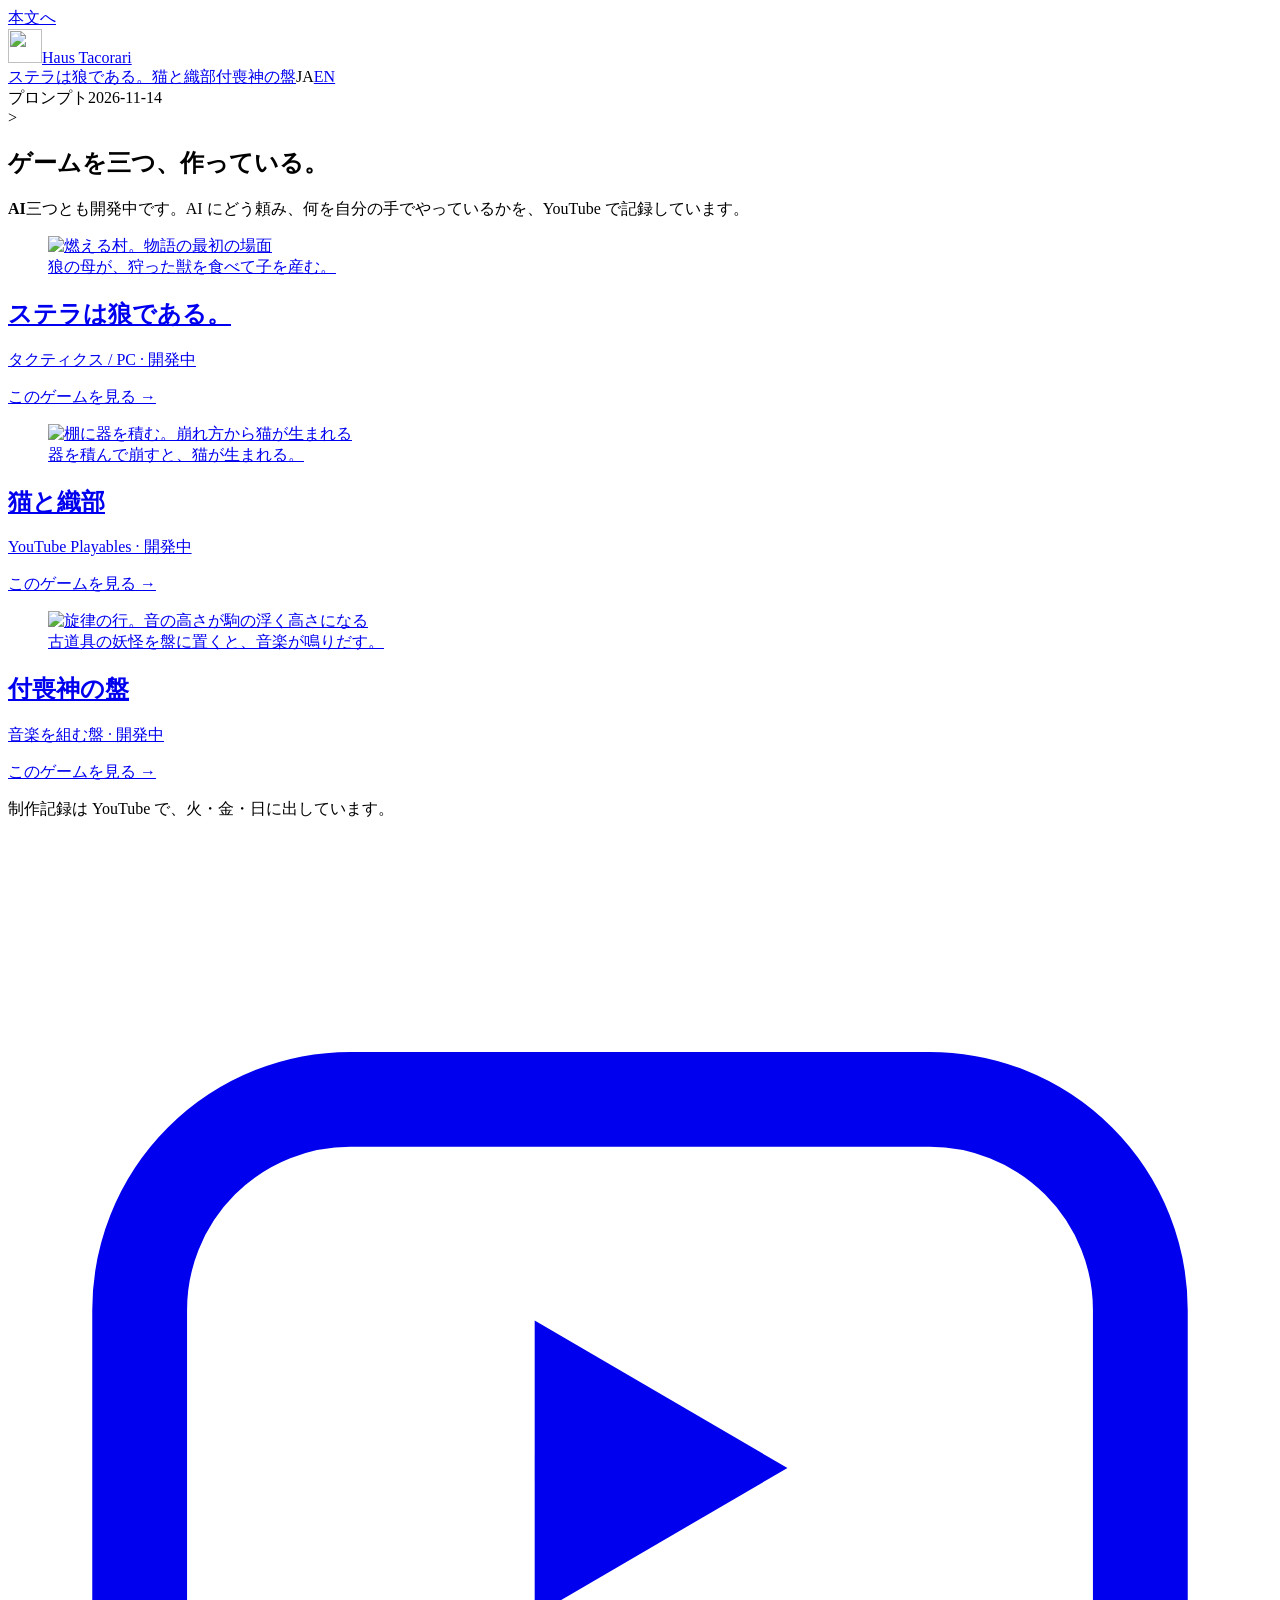
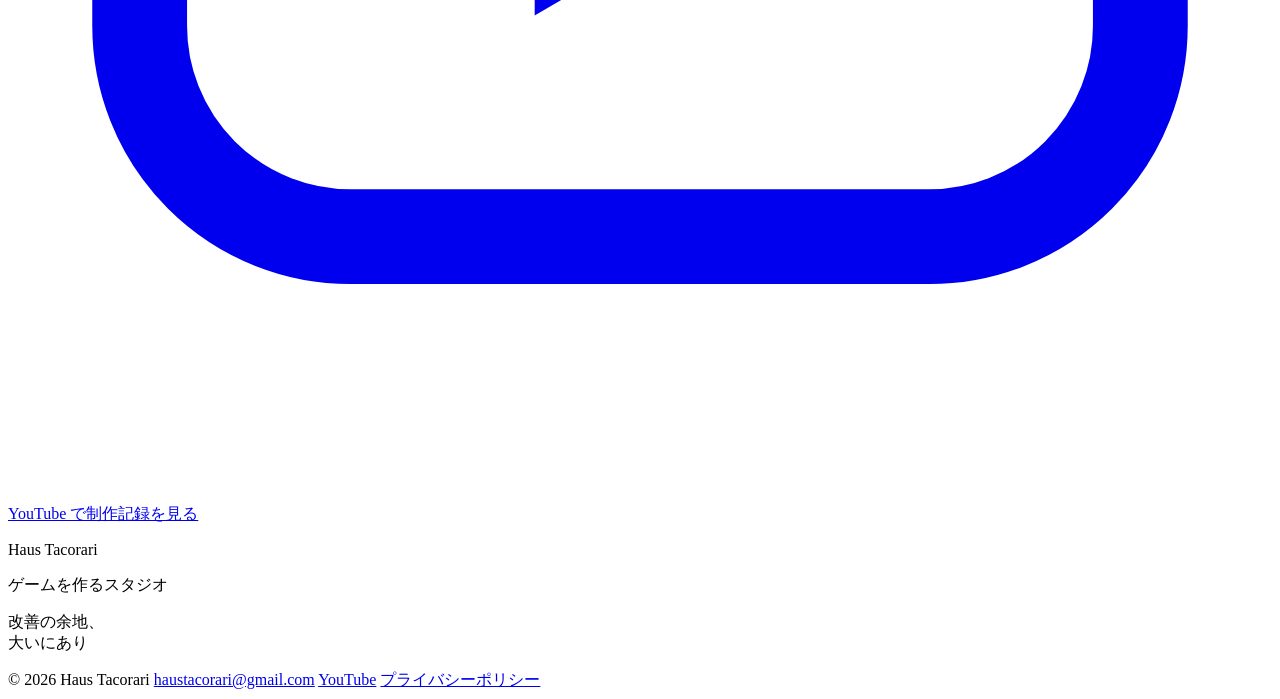
==== index.html @ ddc41368 "Add files via upload" ====
<!doctype html>
<html lang="ja">
<head>
<meta charset="utf-8">
<meta name="viewport" content="width=device-width, initial-scale=1">
<title>Haus Tacorari</title>
<meta name="description" content="三つとも開発中です。AI にどう頼み、何を自分の手でやっているかを、YouTube で記録しています。">
<meta name="theme-color" content="#080606">
<link rel="icon" href="assets/favicon.png">
<link rel="alternate" hreflang="ja" href="./">
<link rel="alternate" hreflang="en" href="en/">
<meta property="og:title" content="Haus Tacorari">
<meta property="og:description" content="三つとも開発中です。AI にどう頼み、何を自分の手でやっているかを、YouTube で記録しています。">
<link rel="stylesheet" href="assets/site.css">
</head>
<body>
<!--
THESIS: every page opens as the devlog's prompt card. One typed line, then the game answers in pictures. Refuses the studio default of a hero image over a grid of game cards.
OWN-WORLD: near-black #080606 ground, warm ink #eee6dc, dim #a1968d, one gold #e8c478 for action, steel #b0bec8 for the AI reply. A 3px rounded prompt frame with a block cursor; mincho titles, gothic captions, Palatino for Latin. The video's picture window with one caption line beneath.
STORY: a player who came from a Short recognises the card and sees three games as three prompts. They open one, read what it is, and go to the channel.
FIRST VIEWPORT: the HT mark and name top left, JA/EN top right. The prompt card fills the column and types "ゲームを三つ、作っている。"; the AI reply follows. The first game's picture window starts below the fold line on desktop and in view on phones.
FORM: devlog prompt card, my 1st of 7. Seed key 8dda7d13 (user chose the pick over the roll).
FINISH: unreviewed and undocumented is unfinished; this build ends with the finish review, the verdict, DESIGN.md, and every shipping raster carrying its provenance
-->
<a class="skip" href="#main">本文へ</a>
<header class="bar">
<a class="bar__home" href="./"><img src="assets/mark-192.png" width="34" height="34" alt=""><span class="bar__name">Haus Tacorari</span></a>
<nav aria-label="Games"><a href="stella/">ステラは狼である。</a><a href="oribe/">猫と織部</a><a href="tsukumogami/">付喪神の盤</a><span class="lang"><span lang="ja">JA</span><a href="en/" lang="en" hreflang="en">EN</a></span></nav>
</header>
<main id="main">
<section class="prompt" aria-label="プロンプト"><div class="prompt__meta"><span>プロンプト</span><span>2026-11-14</span></div><div class="prompt__box"><span class="prompt__caret" aria-hidden="true">&gt;</span><h1 class="prompt__line" data-type>ゲームを三つ、作っている。</h1><p class="prompt__reply"><b>AI</b>三つとも開発中です。AI にどう頼み、何を自分の手でやっているかを、YouTube で記録しています。</p></div></section>
<article class="episode"><a href="stella/"><figure class="shot"><img src="images/web/stella_02_burning-village.jpg" width="1280" height="720" alt="燃える村。物語の最初の場面" decoding="async"><figcaption>狼の母が、狩った獣を食べて子を産む。</figcaption></figure><h2 class="episode__title">ステラは狼である。</h2><p class="episode__where">タクティクス / PC · 開発中</p><span class="episode__go">このゲームを見る &rarr;</span></a></article>
<article class="episode pixel"><a href="oribe/"><figure class="shot"><img src="images/web/oribe_03_stack.jpg" width="1280" height="714" alt="棚に器を積む。崩れ方から猫が生まれる" loading="lazy" decoding="async"><figcaption>器を積んで崩すと、猫が生まれる。</figcaption></figure><h2 class="episode__title">猫と織部</h2><p class="episode__where">YouTube Playables · 開発中</p><span class="episode__go">このゲームを見る &rarr;</span></a></article>
<article class="episode"><a href="tsukumogami/"><figure class="shot"><img src="images/web/tsukumogami_02_melody.jpg" width="1280" height="720" alt="旋律の行。音の高さが駒の浮く高さになる" loading="lazy" decoding="async"><figcaption>古道具の妖怪を盤に置くと、音楽が鳴りだす。</figcaption></figure><h2 class="episode__title">付喪神の盤</h2><p class="episode__where">音楽を組む盤 · 開発中</p><span class="episode__go">このゲームを見る &rarr;</span></a></article>
<section class="channel"><p>制作記録は YouTube で、火・金・日に出しています。</p><a class="button" href="https://www.youtube.com/channel/UCJVWJr2p7W69XMKOHQjBb0g"><svg viewBox="0 0 24 24" aria-hidden="true" fill="none" stroke="currentColor" stroke-width="1.8"><rect x="2.5" y="5" width="19" height="14" rx="4"/><path d="M10 9.2v5.6l4.8-2.8z" fill="currentColor" stroke="none"/></svg>YouTube で制作記録を見る</a></section>
<section class="titlecard" aria-label="Haus Tacorari"><p class="titlecard__name" lang="en">Haus Tacorari</p><p class="titlecard__studio">ゲームを作るスタジオ</p></section>
</main>
<p class="verdict" aria-hidden="true">改善の余地、<br>大いにあり</p>
<footer>
<span>&copy; 2026 Haus Tacorari</span>
<a href="mailto:haustacorari@gmail.com">haustacorari@gmail.com</a>
<a href="https://www.youtube.com/channel/UCJVWJr2p7W69XMKOHQjBb0g">YouTube</a>
<a class="spacer" href="privacy/">プライバシーポリシー</a>
</footer>
<script src="assets/type.js" defer></script>
</body>
</html>
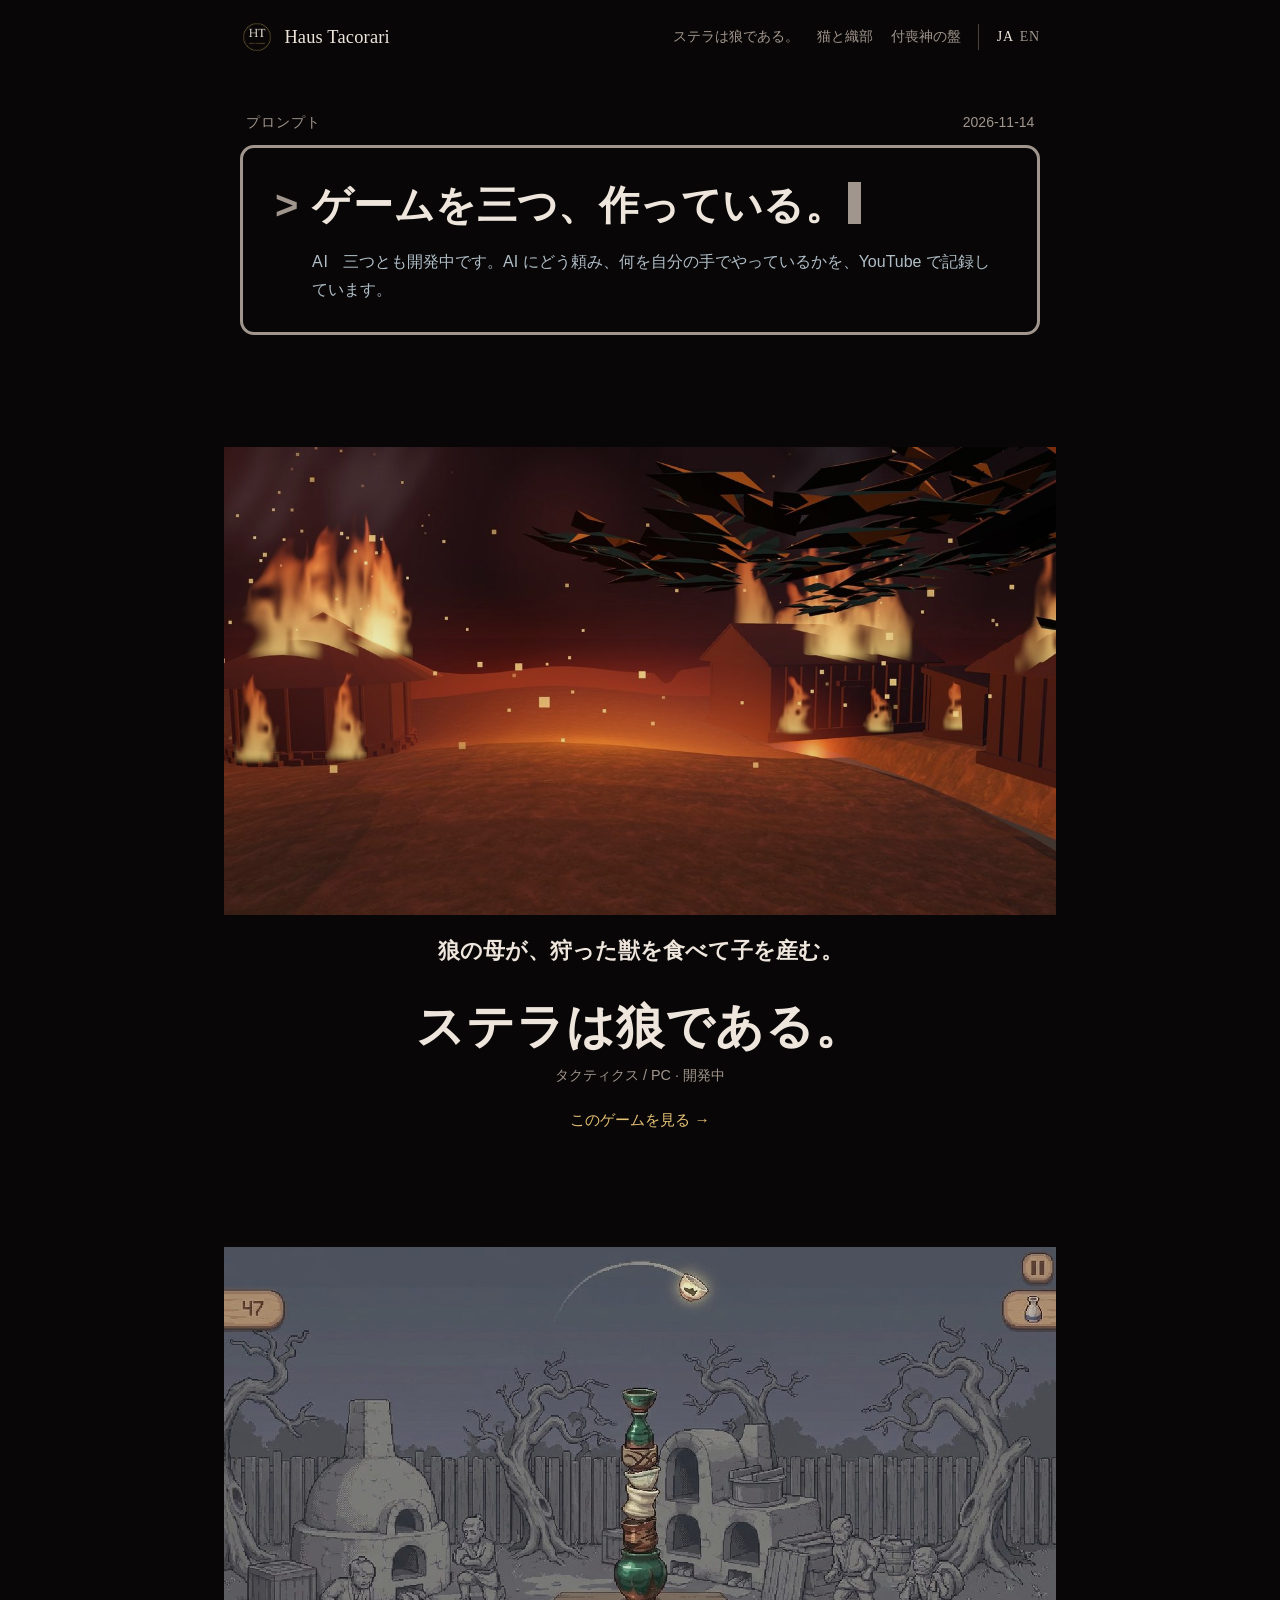
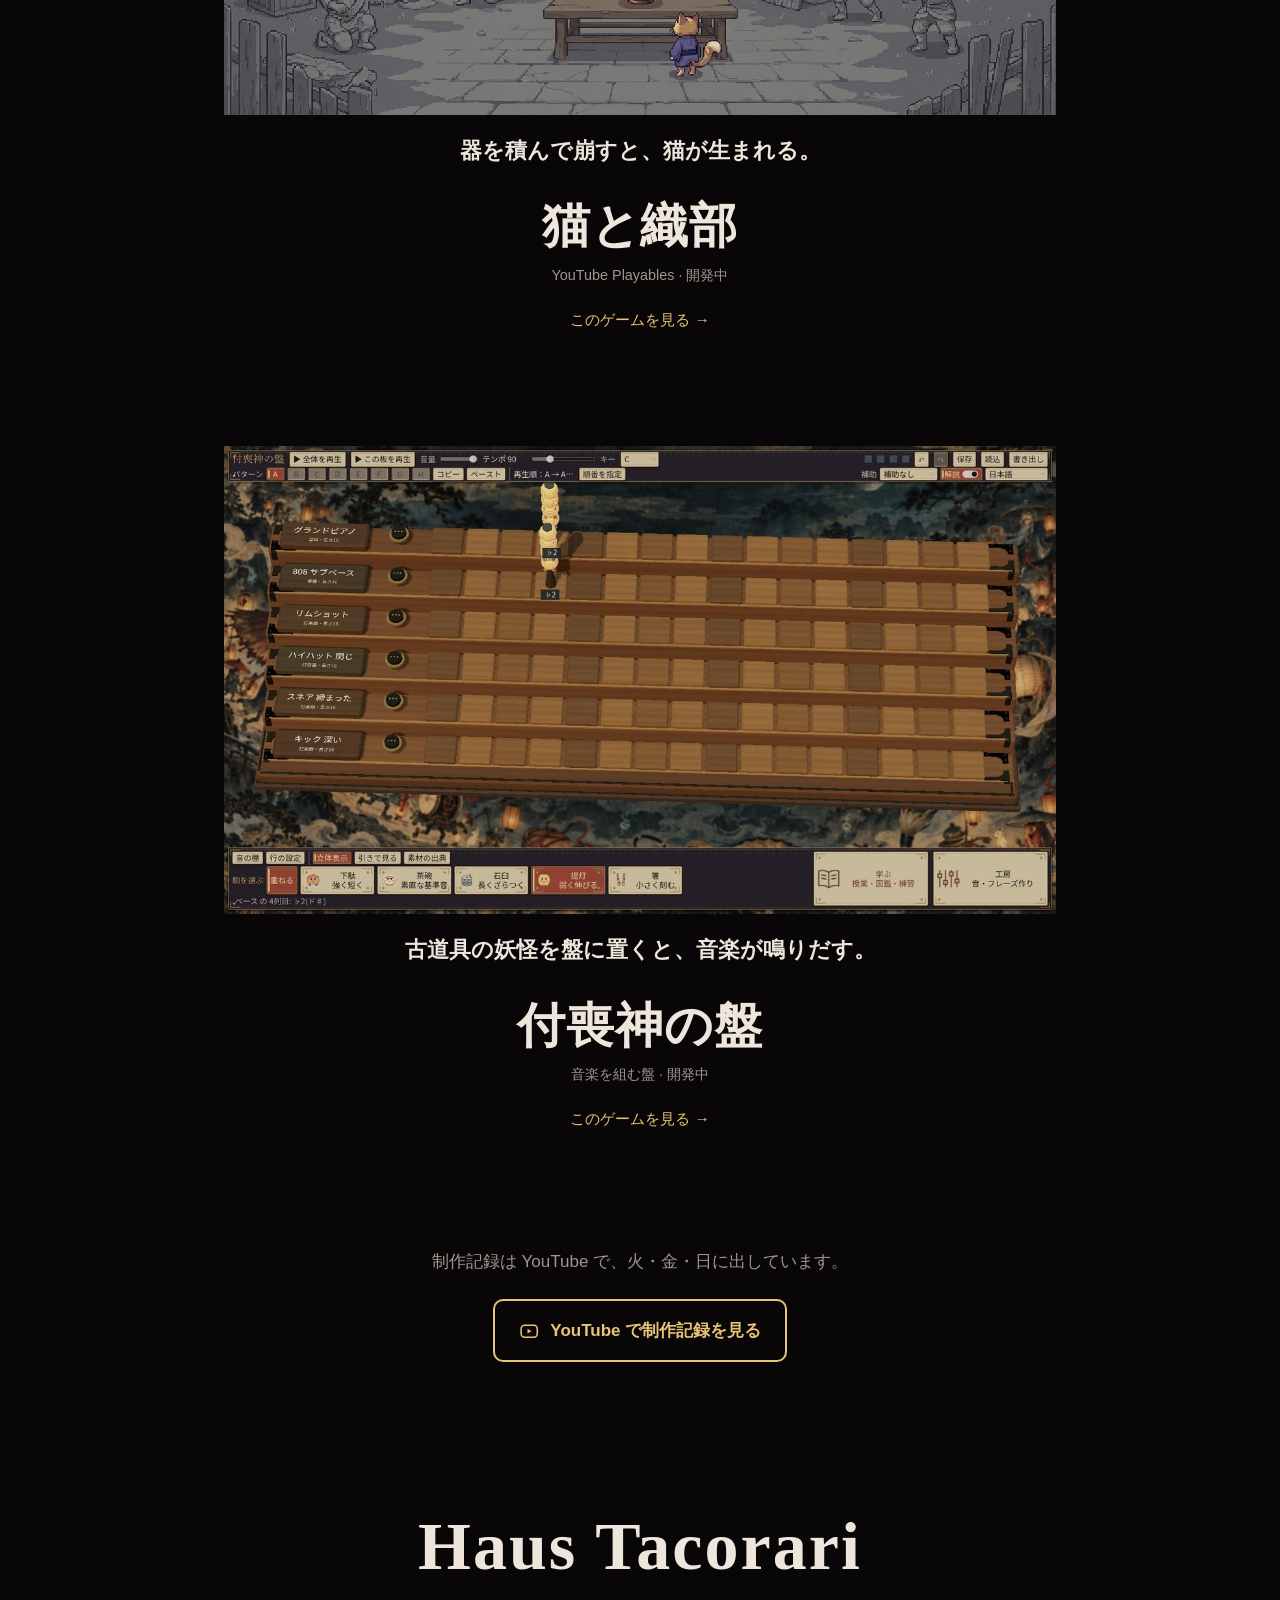
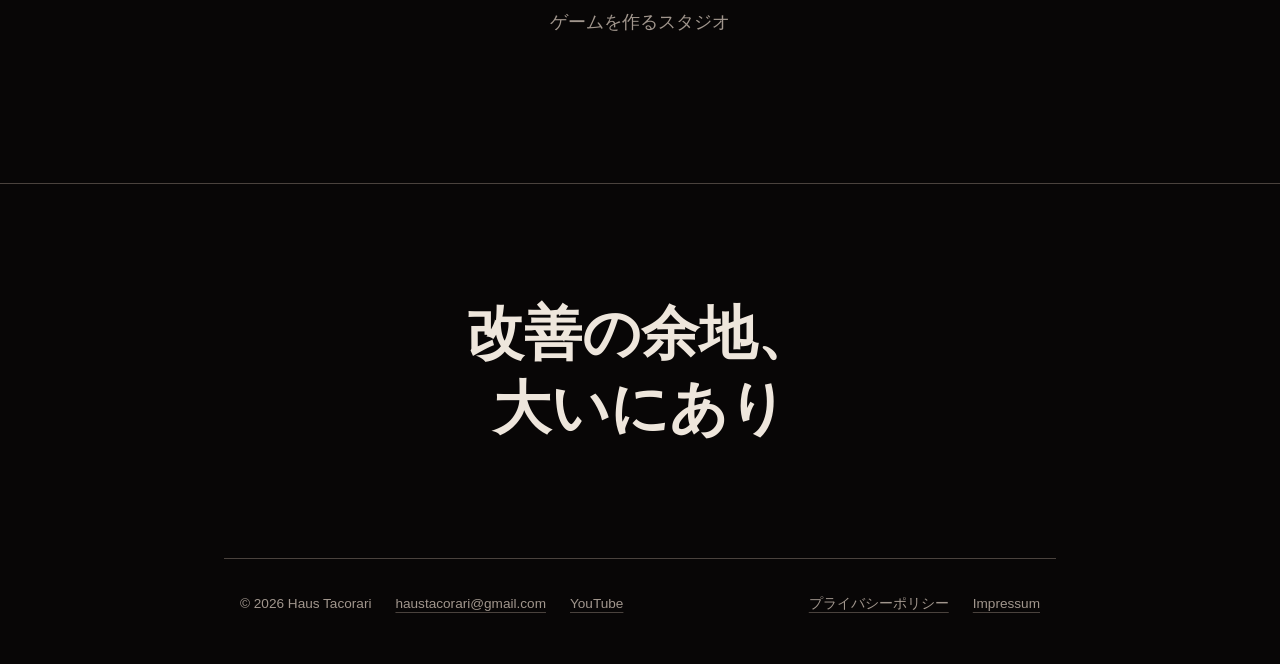
==== commit 4762cfd4: "Add Impressum and bring the privacy policy up to GDPR Impressum under § 5 DDG with German as the bin" ====
--- a/index.html
+++ b/index.html
@@ -41,6 +41,7 @@
 <a href="mailto:haustacorari@gmail.com">haustacorari@gmail.com</a>
 <a href="https://www.youtube.com/channel/UCJVWJr2p7W69XMKOHQjBb0g">YouTube</a>
 <a class="spacer" href="privacy/">プライバシーポリシー</a>
+<a href="impressum/" lang="de">Impressum</a>
 </footer>
 <script src="assets/type.js" defer></script>
 </body>
--- a/assets/site.css
+++ b/assets/site.css
@@ -0,0 +1,225 @@
+/* Haus Tacorari — the devlog prompt card, as a website.
+   Same ground, ink and gold as the vertical videos (stella-devlog/_template/devlog_kit.py). */
+
+:root {
+  --ground: #080606;
+  --panel: #161311;
+  --ink: #eee6dc;
+  --dim: #a1968d;          /* video DIM lifted slightly for 4.5:1 on ground */
+  --rule: #4a423d;
+  --gold: #e8c478;
+  --steel: #b0bec8;        /* the AI reply line */
+  --col: 52rem;
+  --mincho: "Yu Mincho", "YuMincho", "Hiragino Mincho ProN", "Hiragino Mincho Pro", "Noto Serif JP", "Palatino Linotype", "Book Antiqua", Palatino, serif;
+  --gothic: "Yu Gothic", "YuGothic", "Hiragino Sans", "Hiragino Kaku Gothic ProN", "Noto Sans JP", "Meiryo", sans-serif;
+  --latin: "Palatino Linotype", "Book Antiqua", Palatino, "Yu Mincho", "Hiragino Mincho ProN", serif;
+  --ease: cubic-bezier(.16, 1, .3, 1);
+  color-scheme: dark;
+}
+
+*, *::before, *::after { box-sizing: border-box; }
+
+html { -webkit-text-size-adjust: 100%; scrollbar-color: var(--rule) var(--ground); }
+::-webkit-scrollbar { width: 10px; }
+::-webkit-scrollbar-track { background: var(--ground); }
+::-webkit-scrollbar-thumb { background: var(--rule); border-radius: 5px; border: 2px solid var(--ground); }
+::selection { background: var(--gold); color: var(--ground); }
+
+body {
+  margin: 0;
+  background: var(--ground);
+  color: var(--ink);
+  font-family: var(--gothic);
+  font-size: 1.0625rem;
+  line-height: 1.85;
+  font-weight: 500;
+  text-rendering: optimizeLegibility;
+  caret-color: var(--gold);
+}
+html[lang="en"] body { line-height: 1.65; font-weight: 400; }
+
+a { color: inherit; text-decoration-color: var(--rule); text-underline-offset: .28em; text-decoration-thickness: 1px; transition: color .2s, text-decoration-color .2s; }
+a:hover { color: var(--gold); text-decoration-color: var(--gold); }
+:focus-visible { outline: 2px solid var(--gold); outline-offset: 4px; border-radius: 4px; }
+
+img { display: block; max-width: 100%; height: auto; }
+
+.skip { position: absolute; left: -999px; top: 0; background: var(--gold); color: var(--ground); padding: .5rem 1rem; z-index: 10; }
+.skip:focus { left: 1rem; top: 1rem; }
+
+/* ---------- top bar ---------- */
+
+.bar {
+  max-width: var(--col);
+  margin: 0 auto;
+  padding: 1.25rem 1rem .5rem;
+  display: flex;
+  align-items: center;
+  gap: 1rem;
+  font-size: .875rem;
+  color: var(--dim);
+}
+.bar__home { display: flex; align-items: center; gap: .65rem; text-decoration: none; color: var(--ink); }
+.bar__home img { width: 34px; height: 34px; border-radius: 50%; }
+.bar__name { font-family: var(--latin); font-size: 1.15rem; letter-spacing: .01em; }
+.bar nav { margin-left: auto; display: flex; flex-wrap: wrap; justify-content: flex-end; gap: .25rem 1.1rem; }
+.bar nav a { text-decoration: none; color: var(--dim); }
+.bar nav a:hover, .bar nav a[aria-current="page"] { color: var(--ink); }
+.bar nav a[aria-current="page"] { text-decoration: underline; text-decoration-color: var(--gold); }
+.lang { display: flex; gap: .35rem; padding-left: 1.1rem; border-left: 1px solid var(--rule); }
+.lang a, .lang span { font-family: var(--latin); letter-spacing: .06em; }
+.lang span { color: var(--ink); }
+
+/* ---------- the prompt card (signature) ---------- */
+
+main { max-width: var(--col); margin: 0 auto; padding: 0 1rem; }
+
+.prompt { margin: clamp(1.5rem, 5vw, 3rem) 0 0; }
+.prompt__meta { display: flex; justify-content: space-between; font-size: .875rem; color: var(--dim); padding: 0 .35rem .55rem; }
+.prompt__meta span:first-child { letter-spacing: .08em; }
+html[lang="en"] .prompt__meta span:first-child { font-family: var(--latin); letter-spacing: .14em; text-transform: uppercase; font-size: .8rem; }
+.prompt__box {
+  border: 3px solid var(--dim);
+  border-radius: 14px;
+  padding: clamp(1.1rem, 3.2vw, 1.75rem) clamp(1.1rem, 3.5vw, 2rem);
+  display: grid;
+  grid-template-columns: auto 1fr;
+  column-gap: .8em;
+  min-height: 7.5rem;
+}
+.prompt__caret { color: var(--dim); font-weight: 700; font-size: clamp(1.5rem, 4.6vw, 2.5rem); line-height: 1.45; }
+.prompt__line {
+  margin: 0;
+  font-weight: 700;
+  font-size: clamp(1.5rem, 4.6vw, 2.5rem);
+  line-height: 1.45;
+  letter-spacing: .01em;
+  text-wrap: balance;
+}
+html[lang="en"] .prompt__line { letter-spacing: -.005em; }
+.prompt__line .cursor {
+  display: inline-block;
+  width: .32em; height: 1.05em;
+  margin-left: .08em;
+  vertical-align: -.14em;
+  background: var(--dim);
+  animation: blink 1.1s steps(1) infinite;
+}
+@keyframes blink { 50% { opacity: 0; } }
+.prompt__reply { grid-column: 2; margin: .9rem 0 0; color: var(--steel); font-size: 1rem; line-height: 1.75; }
+.prompt__reply b { font-weight: 500; margin-right: .9em; letter-spacing: .05em; }
+.prompt__reply.is-waiting { opacity: 0; transform: translateY(4px); }
+.prompt__reply { transition: opacity .6s var(--ease), transform .6s var(--ease); }
+
+/* ---------- picture window + caption ---------- */
+
+.shot { margin: clamp(1.25rem, 4vw, 2rem) calc(-1 * min(1rem, 2vw)) 0; }
+.shot img { width: 100%; aspect-ratio: 16 / 9; object-fit: cover; background: var(--panel); }
+.shot figcaption {
+  text-align: center;
+  font-weight: 700;
+  font-size: clamp(1.05rem, 2.6vw, 1.35rem);
+  padding: 1rem 1rem 0;
+  text-wrap: balance;
+}
+.shots { display: grid; grid-template-columns: 1fr 1fr; gap: .6rem; margin-top: .6rem; }
+.shots img { aspect-ratio: 16 / 9; object-fit: cover; width: 100%; background: var(--panel); }
+.pixel img { image-rendering: pixelated; }
+
+/* ---------- reading text ---------- */
+
+.copy { max-width: 38rem; margin: clamp(2.25rem, 6vw, 3.5rem) auto 0; }
+html[lang="en"] .copy { max-width: 36rem; font-family: var(--latin); font-size: 1.125rem; }
+.copy p { margin: 0 0 1.1em; }
+.copy .kind { color: var(--dim); font-size: .9rem; margin-bottom: 1.4em; }
+.points { list-style: none; margin: 2rem 0 0; padding: 0; display: grid; gap: 1.4rem; }
+.points li { padding-top: 1.1rem; border-top: 1px solid var(--rule); }
+.points strong { display: block; font-family: var(--mincho); font-weight: 600; font-size: 1.25rem; line-height: 1.5; margin-bottom: .25rem; }
+html[lang="en"] .points strong { font-family: var(--latin); font-weight: 700; font-size: 1.2rem; }
+
+/* ---------- home: one episode per game ---------- */
+
+.episode { margin-top: clamp(4rem, 12vw, 7rem); }
+.episode > a { display: block; text-decoration: none; color: inherit; }
+.episode .shot img { transition: filter .5s var(--ease); filter: saturate(.92) brightness(.92); }
+.episode > a:hover .shot img, .episode > a:focus-visible .shot img { filter: none; }
+.episode__title { font-family: var(--mincho); font-weight: 600; font-size: clamp(1.9rem, 6vw, 3rem); line-height: 1.25; text-align: center; margin: 1.6rem 0 .35rem; letter-spacing: .02em; }
+html[lang="en"] .episode__title { font-family: var(--latin); font-weight: 400; letter-spacing: 0; }
+.episode__where { text-align: center; color: var(--dim); font-size: .9rem; margin: 0; }
+.episode__go { display: block; text-align: center; margin-top: 1.1rem; color: var(--gold); font-size: .95rem; }
+.episode > a:hover .episode__go { text-decoration: underline; text-underline-offset: .3em; }
+
+.channel {
+  margin: clamp(4rem, 12vw, 7rem) auto 0;
+  max-width: 38rem;
+  text-align: center;
+}
+.channel p { margin: 0 0 1.4rem; color: var(--dim); }
+.button {
+  display: inline-flex; align-items: center; gap: .7rem;
+  padding: .85rem 1.5rem;
+  border: 2px solid var(--gold);
+  border-radius: 10px;
+  color: var(--gold);
+  text-decoration: none;
+  font-weight: 700;
+  transition: background .25s var(--ease), color .25s var(--ease);
+}
+.button svg { width: 1.2em; height: 1.2em; }
+.button:hover { background: var(--gold); color: var(--ground); }
+
+/* ---------- title card + verdict (the video's last two seconds) ---------- */
+
+.titlecard { text-align: center; margin: clamp(5rem, 16vw, 9rem) 0 0; }
+.titlecard__name { font-family: var(--mincho); font-weight: 600; font-size: clamp(2.4rem, 8vw, 4.25rem); line-height: 1.2; margin: 0; letter-spacing: .03em; }
+html[lang="en"] .titlecard__name { font-family: var(--latin); font-weight: 400; letter-spacing: 0; }
+.titlecard__studio { font-family: var(--latin); color: var(--dim); font-size: 1.15rem; margin: 1.1rem 0 .2rem; }
+.titlecard__note { color: var(--dim); font-size: .85rem; margin: 0; }
+
+.verdict {
+  margin: clamp(5rem, 16vw, 9rem) 0 0;
+  padding: clamp(4rem, 14vw, 7rem) 1rem;
+  border-top: 1px solid var(--rule);
+  text-align: center;
+  font-weight: 700;
+  font-size: clamp(2rem, 7.5vw, 3.6rem);
+  line-height: 1.3;
+}
+html[lang="en"] .verdict { font-family: var(--gothic); letter-spacing: -.01em; }
+
+footer {
+  max-width: var(--col);
+  margin: 0 auto;
+  padding: 2rem 1rem 3rem;
+  display: flex; flex-wrap: wrap; gap: .5rem 1.5rem;
+  font-size: .85rem;
+  color: var(--dim);
+  border-top: 1px solid var(--rule);
+}
+footer a { color: var(--dim); }
+footer .spacer { margin-left: auto; }
+
+/* ---------- privacy ---------- */
+
+.legal { max-width: 40rem; margin: 3rem auto 0; }
+html[lang="en"] .legal { font-family: var(--latin); font-size: 1.1rem; }
+.legal h2 { font-family: var(--mincho); font-weight: 600; font-size: 1.35rem; margin: 2.6rem 0 .6rem; }
+html[lang="en"] .legal h2 { font-family: var(--latin); font-weight: 700; }
+.legal ul { padding-left: 1.2rem; }
+.legal li { margin-bottom: .5rem; }
+.legal .updated { color: var(--dim); font-size: .9rem; }
+
+/* ---------- small screens ---------- */
+
+@media (max-width: 40rem) {
+  .bar { flex-wrap: wrap; }
+  .bar nav { margin-left: 0; width: 100%; justify-content: flex-start; padding-top: .4rem; }
+  .lang { margin-left: auto; }
+  .shots { grid-template-columns: 1fr; }
+  footer .spacer { margin-left: 0; width: 100%; }
+}
+
+@media (prefers-reduced-motion: reduce) {
+  .prompt__line .cursor { animation: none; }
+  .prompt__reply, .episode .shot img { transition: none; }
+}
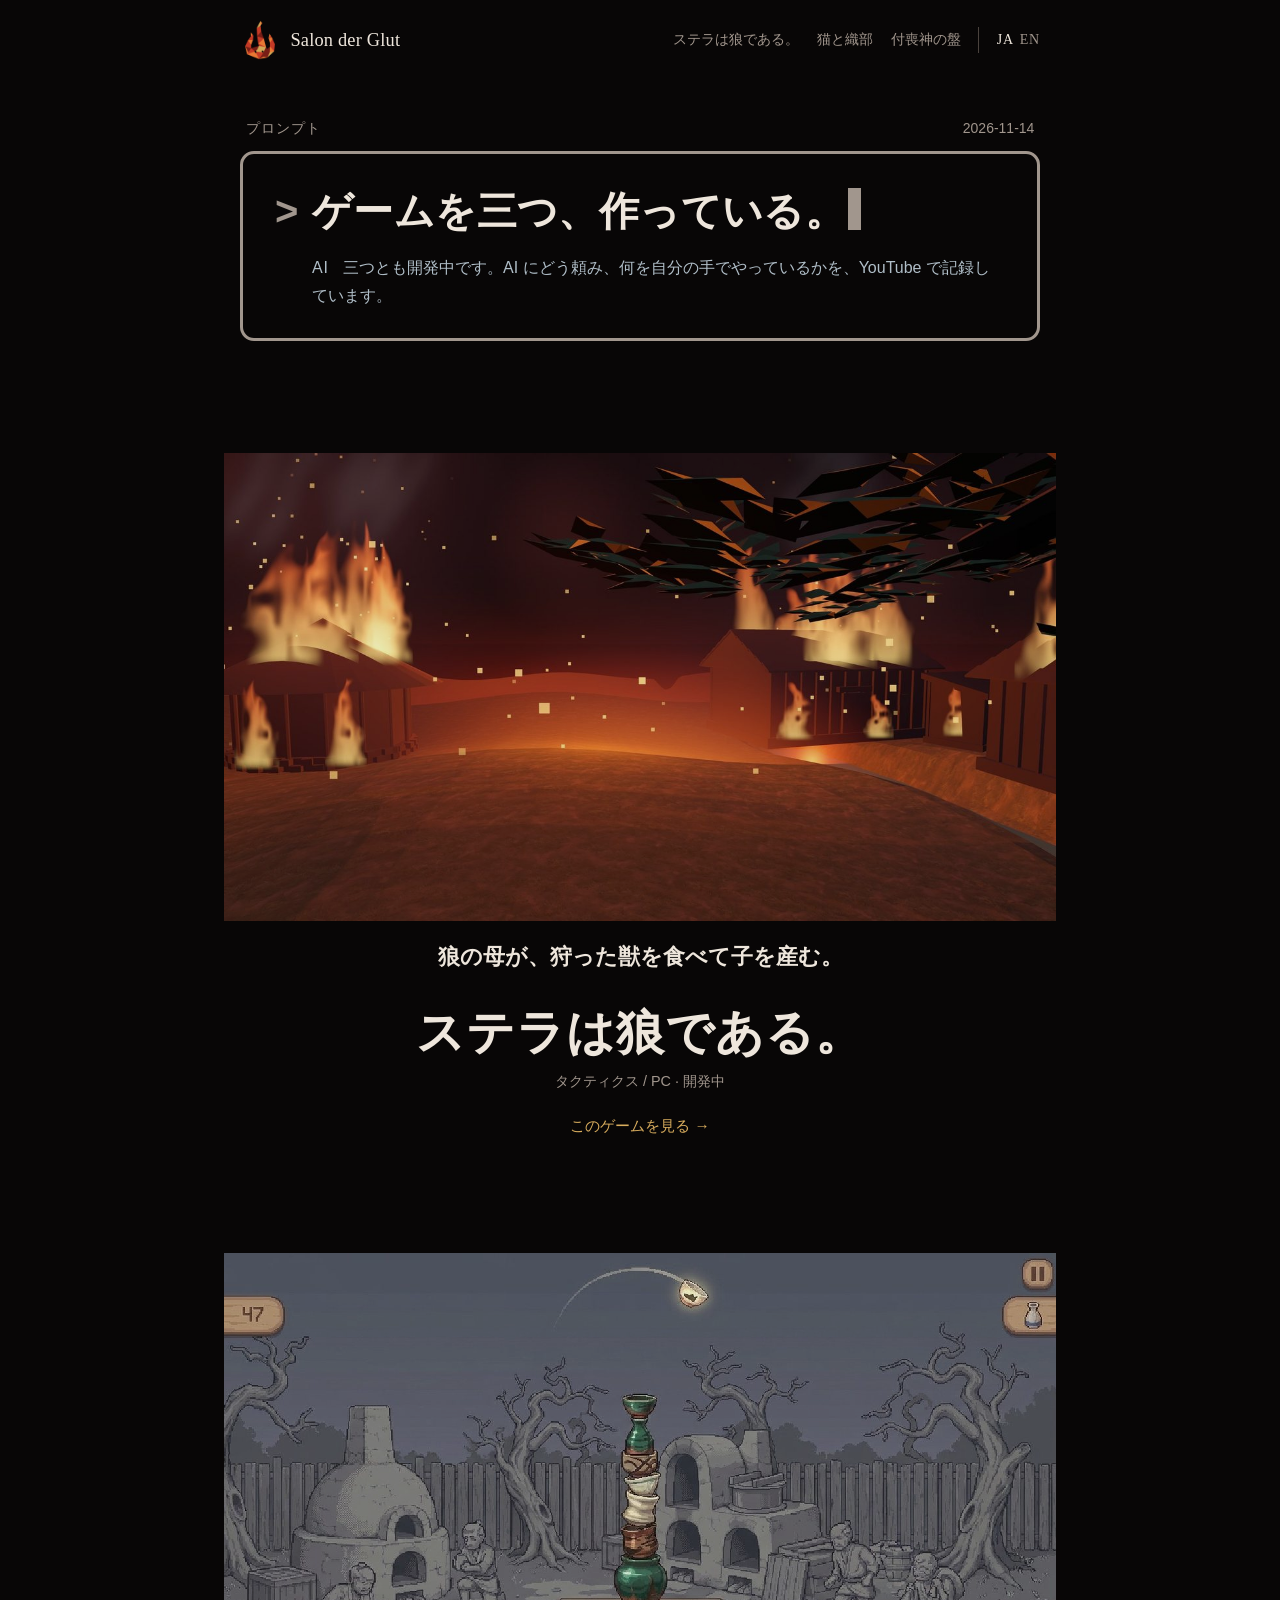
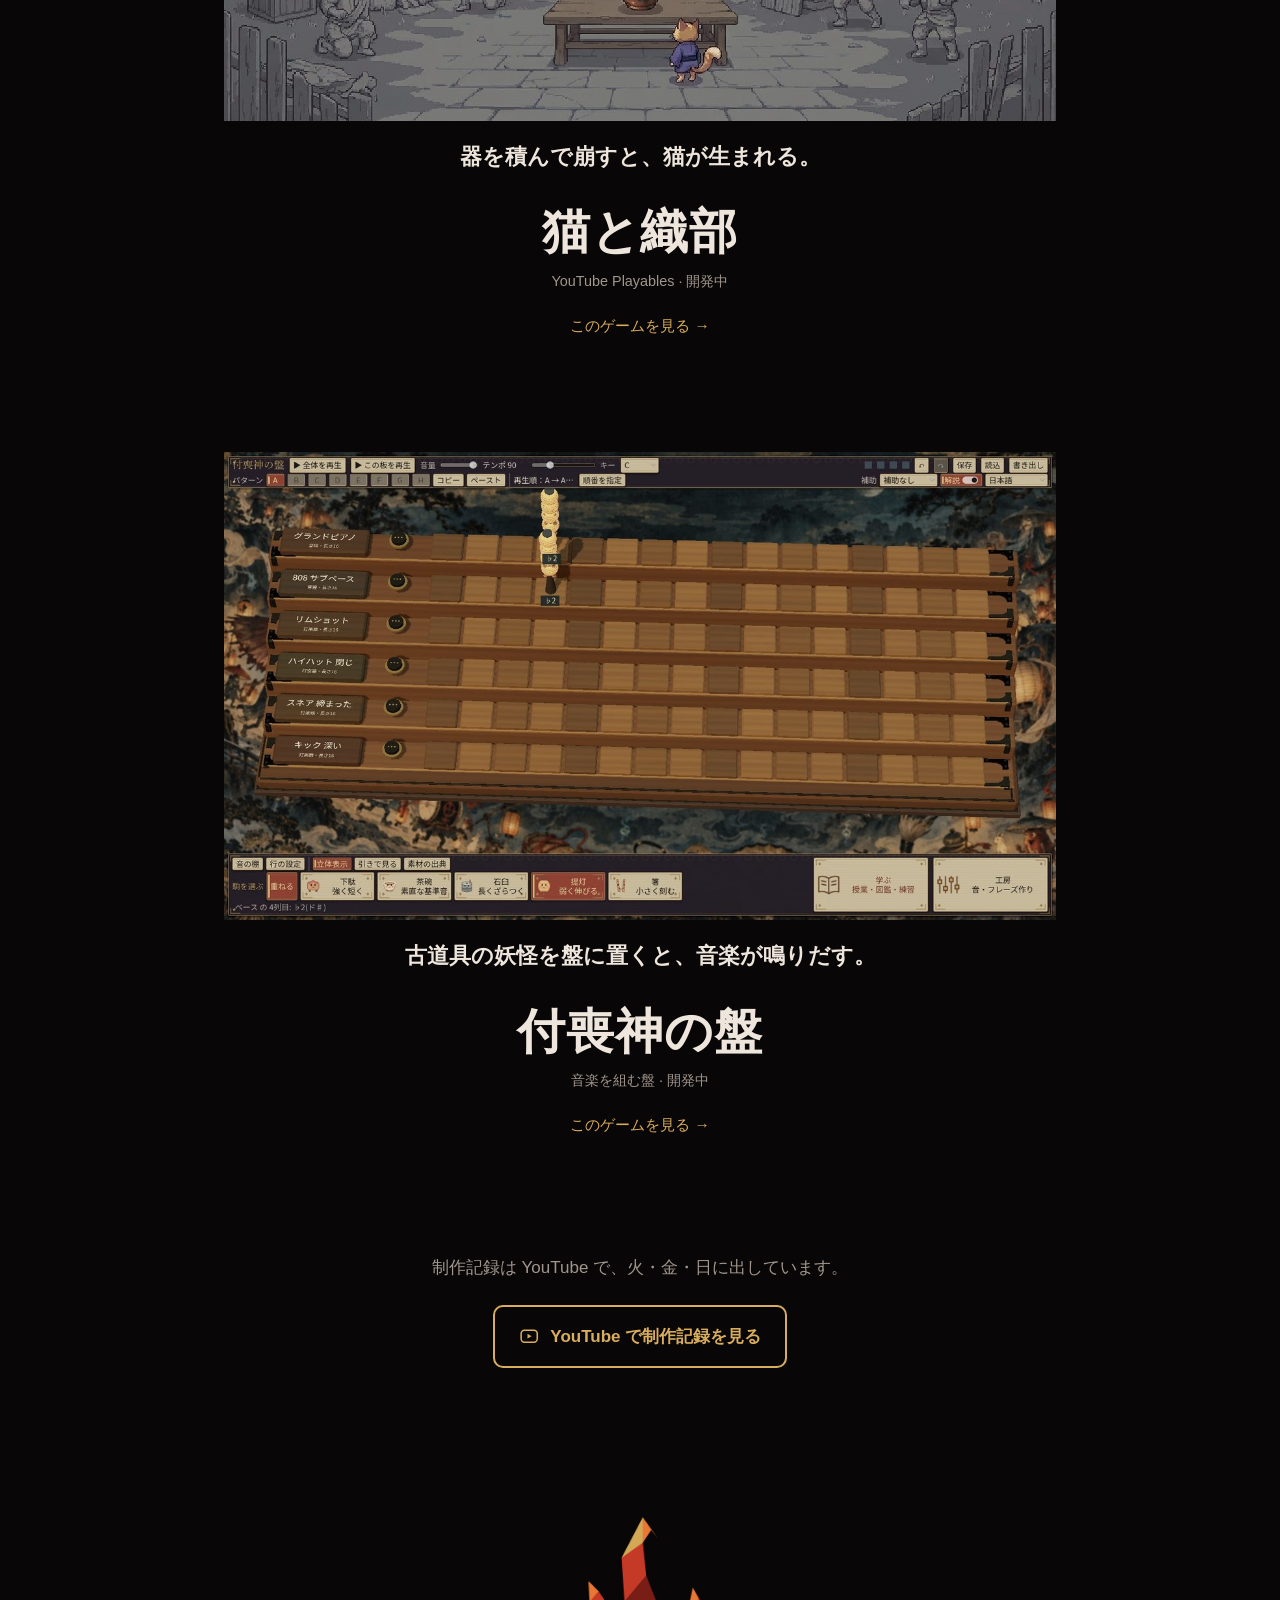
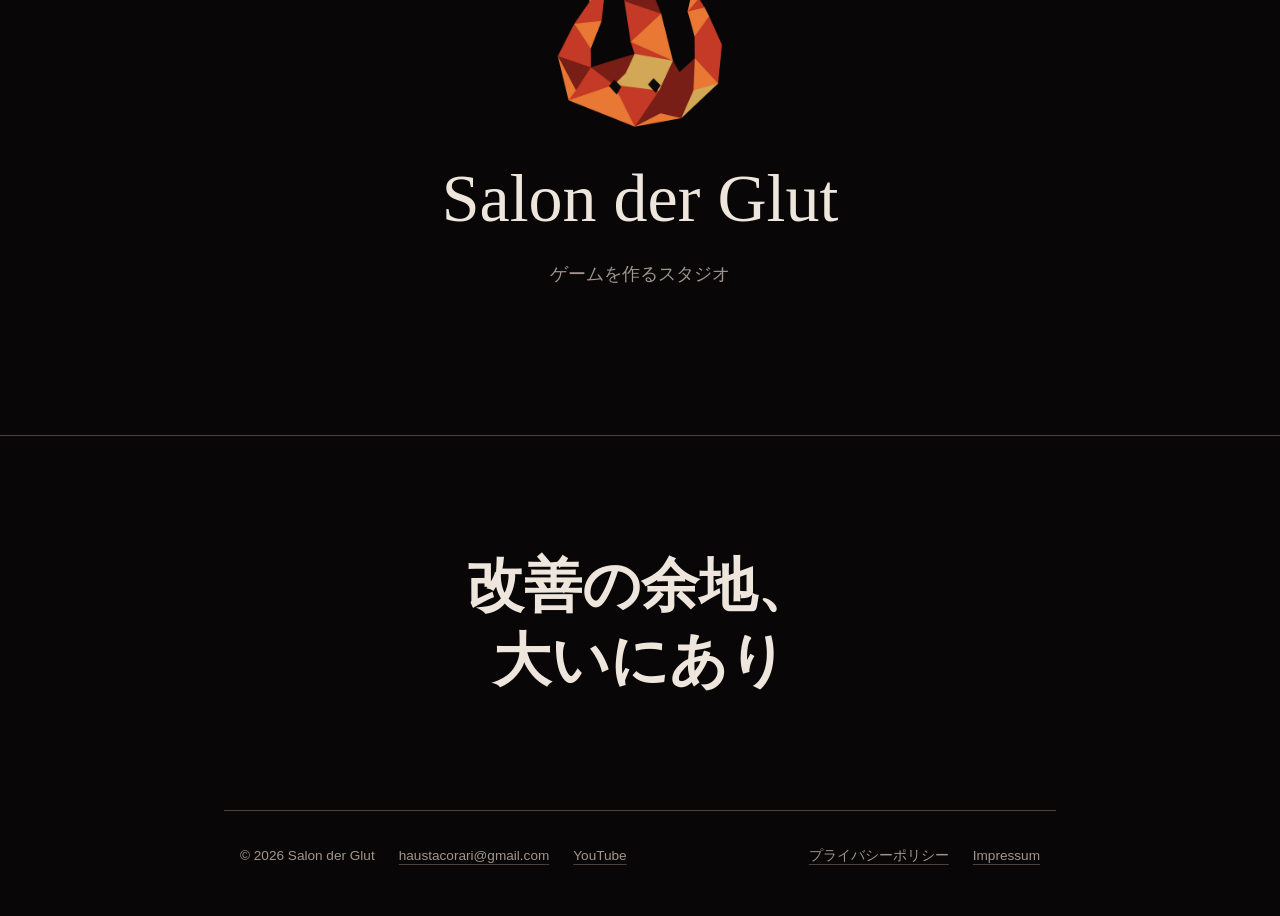
==== commit ad074192: "Rename the site to Salon der Glut and use the flame logo The header mark, favicon and closing title " ====
--- a/index.html
+++ b/index.html
@@ -3,28 +3,28 @@
 <head>
 <meta charset="utf-8">
 <meta name="viewport" content="width=device-width, initial-scale=1">
-<title>Haus Tacorari</title>
+<title>Salon der Glut</title>
 <meta name="description" content="三つとも開発中です。AI にどう頼み、何を自分の手でやっているかを、YouTube で記録しています。">
 <meta name="theme-color" content="#080606">
 <link rel="icon" href="assets/favicon.png">
 <link rel="alternate" hreflang="ja" href="./">
 <link rel="alternate" hreflang="en" href="en/">
-<meta property="og:title" content="Haus Tacorari">
+<meta property="og:title" content="Salon der Glut">
 <meta property="og:description" content="三つとも開発中です。AI にどう頼み、何を自分の手でやっているかを、YouTube で記録しています。">
 <link rel="stylesheet" href="assets/site.css">
 </head>
 <body>
 <!--
 THESIS: every page opens as the devlog's prompt card. One typed line, then the game answers in pictures. Refuses the studio default of a hero image over a grid of game cards.
-OWN-WORLD: near-black #080606 ground, warm ink #eee6dc, dim #a1968d, one gold #e8c478 for action, steel #b0bec8 for the AI reply. A 3px rounded prompt frame with a block cursor; mincho titles, gothic captions, Palatino for Latin. The video's picture window with one caption line beneath.
+OWN-WORLD: near-black #080606 ground, warm ink #eee6dc, dim #a1968d, one ember gold #d9ad5e (from the flame logo) for action, steel #b0bec8 for the AI reply. A 3px rounded prompt frame with a block cursor; mincho titles, gothic captions, Palatino for Latin. The video's picture window with one caption line beneath.
 STORY: a player who came from a Short recognises the card and sees three games as three prompts. They open one, read what it is, and go to the channel.
-FIRST VIEWPORT: the HT mark and name top left, JA/EN top right. The prompt card fills the column and types "ゲームを三つ、作っている。"; the AI reply follows. The first game's picture window starts below the fold line on desktop and in view on phones.
+FIRST VIEWPORT: the flame mark and "Salon der Glut" top left, JA/EN top right. The prompt card fills the column and types "ゲームを三つ、作っている。"; the AI reply follows. The first game's picture window starts below the fold line on desktop and in view on phones.
 FORM: devlog prompt card, my 1st of 7. Seed key 8dda7d13 (user chose the pick over the roll).
 FINISH: unreviewed and undocumented is unfinished; this build ends with the finish review, the verdict, DESIGN.md, and every shipping raster carrying its provenance
 -->
 <a class="skip" href="#main">本文へ</a>
 <header class="bar">
-<a class="bar__home" href="./"><img src="assets/mark-192.png" width="34" height="34" alt=""><span class="bar__name">Haus Tacorari</span></a>
+<a class="bar__home" href="./"><img src="assets/mark-192.png" width="40" height="40" alt=""><span class="bar__name">Salon der Glut</span></a>
 <nav aria-label="Games"><a href="stella/">ステラは狼である。</a><a href="oribe/">猫と織部</a><a href="tsukumogami/">付喪神の盤</a><span class="lang"><span lang="ja">JA</span><a href="en/" lang="en" hreflang="en">EN</a></span></nav>
 </header>
 <main id="main">
@@ -33,11 +33,11 @@
 <article class="episode pixel"><a href="oribe/"><figure class="shot"><img src="images/web/oribe_03_stack.jpg" width="1280" height="714" alt="棚に器を積む。崩れ方から猫が生まれる" loading="lazy" decoding="async"><figcaption>器を積んで崩すと、猫が生まれる。</figcaption></figure><h2 class="episode__title">猫と織部</h2><p class="episode__where">YouTube Playables · 開発中</p><span class="episode__go">このゲームを見る &rarr;</span></a></article>
 <article class="episode"><a href="tsukumogami/"><figure class="shot"><img src="images/web/tsukumogami_02_melody.jpg" width="1280" height="720" alt="旋律の行。音の高さが駒の浮く高さになる" loading="lazy" decoding="async"><figcaption>古道具の妖怪を盤に置くと、音楽が鳴りだす。</figcaption></figure><h2 class="episode__title">付喪神の盤</h2><p class="episode__where">音楽を組む盤 · 開発中</p><span class="episode__go">このゲームを見る &rarr;</span></a></article>
 <section class="channel"><p>制作記録は YouTube で、火・金・日に出しています。</p><a class="button" href="https://www.youtube.com/channel/UCJVWJr2p7W69XMKOHQjBb0g"><svg viewBox="0 0 24 24" aria-hidden="true" fill="none" stroke="currentColor" stroke-width="1.8"><rect x="2.5" y="5" width="19" height="14" rx="4"/><path d="M10 9.2v5.6l4.8-2.8z" fill="currentColor" stroke="none"/></svg>YouTube で制作記録を見る</a></section>
-<section class="titlecard" aria-label="Haus Tacorari"><p class="titlecard__name" lang="en">Haus Tacorari</p><p class="titlecard__studio">ゲームを作るスタジオ</p></section>
+<section class="titlecard" aria-label="Salon der Glut"><img class="titlecard__mark" src="assets/mark-512.png" width="512" height="512" alt=""><p class="titlecard__name" lang="de">Salon der Glut</p><p class="titlecard__studio">ゲームを作るスタジオ</p></section>
 </main>
 <p class="verdict" aria-hidden="true">改善の余地、<br>大いにあり</p>
 <footer>
-<span>&copy; 2026 Haus Tacorari</span>
+<span>&copy; 2026 Salon der Glut</span>
 <a href="mailto:haustacorari@gmail.com">haustacorari@gmail.com</a>
 <a href="https://www.youtube.com/channel/UCJVWJr2p7W69XMKOHQjBb0g">YouTube</a>
 <a class="spacer" href="privacy/">プライバシーポリシー</a>
--- a/assets/site.css
+++ b/assets/site.css
@@ -1,4 +1,4 @@
-/* Haus Tacorari — the devlog prompt card, as a website.
+/* Salon der Glut — the devlog prompt card, as a website.
    Same ground, ink and gold as the vertical videos (stella-devlog/_template/devlog_kit.py). */
 
 :root {
@@ -7,7 +7,7 @@
   --ink: #eee6dc;
   --dim: #a1968d;          /* video DIM lifted slightly for 4.5:1 on ground */
   --rule: #4a423d;
-  --gold: #e8c478;
+  --gold: #d9ad5e;          /* the sand facet of the flame logo */
   --steel: #b0bec8;        /* the AI reply line */
   --col: 52rem;
   --mincho: "Yu Mincho", "YuMincho", "Hiragino Mincho ProN", "Hiragino Mincho Pro", "Noto Serif JP", "Palatino Linotype", "Book Antiqua", Palatino, serif;
@@ -60,7 +60,7 @@
   color: var(--dim);
 }
 .bar__home { display: flex; align-items: center; gap: .65rem; text-decoration: none; color: var(--ink); }
-.bar__home img { width: 34px; height: 34px; border-radius: 50%; }
+.bar__home img { width: 40px; height: 40px; }
 .bar__name { font-family: var(--latin); font-size: 1.15rem; letter-spacing: .01em; }
 .bar nav { margin-left: auto; display: flex; flex-wrap: wrap; justify-content: flex-end; gap: .25rem 1.1rem; }
 .bar nav a { text-decoration: none; color: var(--dim); }
@@ -171,8 +171,10 @@
 /* ---------- title card + verdict (the video's last two seconds) ---------- */
 
 .titlecard { text-align: center; margin: clamp(5rem, 16vw, 9rem) 0 0; }
+.titlecard__mark { width: clamp(140px, 30vw, 220px); height: auto; margin: 0 auto 1.6rem; }
 .titlecard__name { font-family: var(--mincho); font-weight: 600; font-size: clamp(2.4rem, 8vw, 4.25rem); line-height: 1.2; margin: 0; letter-spacing: .03em; }
-html[lang="en"] .titlecard__name { font-family: var(--latin); font-weight: 400; letter-spacing: 0; }
+html[lang="en"] .titlecard__mark { width: clamp(140px, 30vw, 220px); height: auto; margin: 0 auto 1.6rem; }
+.titlecard__name { font-family: var(--latin); font-weight: 400; letter-spacing: 0; }
 .titlecard__studio { font-family: var(--latin); color: var(--dim); font-size: 1.15rem; margin: 1.1rem 0 .2rem; }
 .titlecard__note { color: var(--dim); font-size: .85rem; margin: 0; }
 
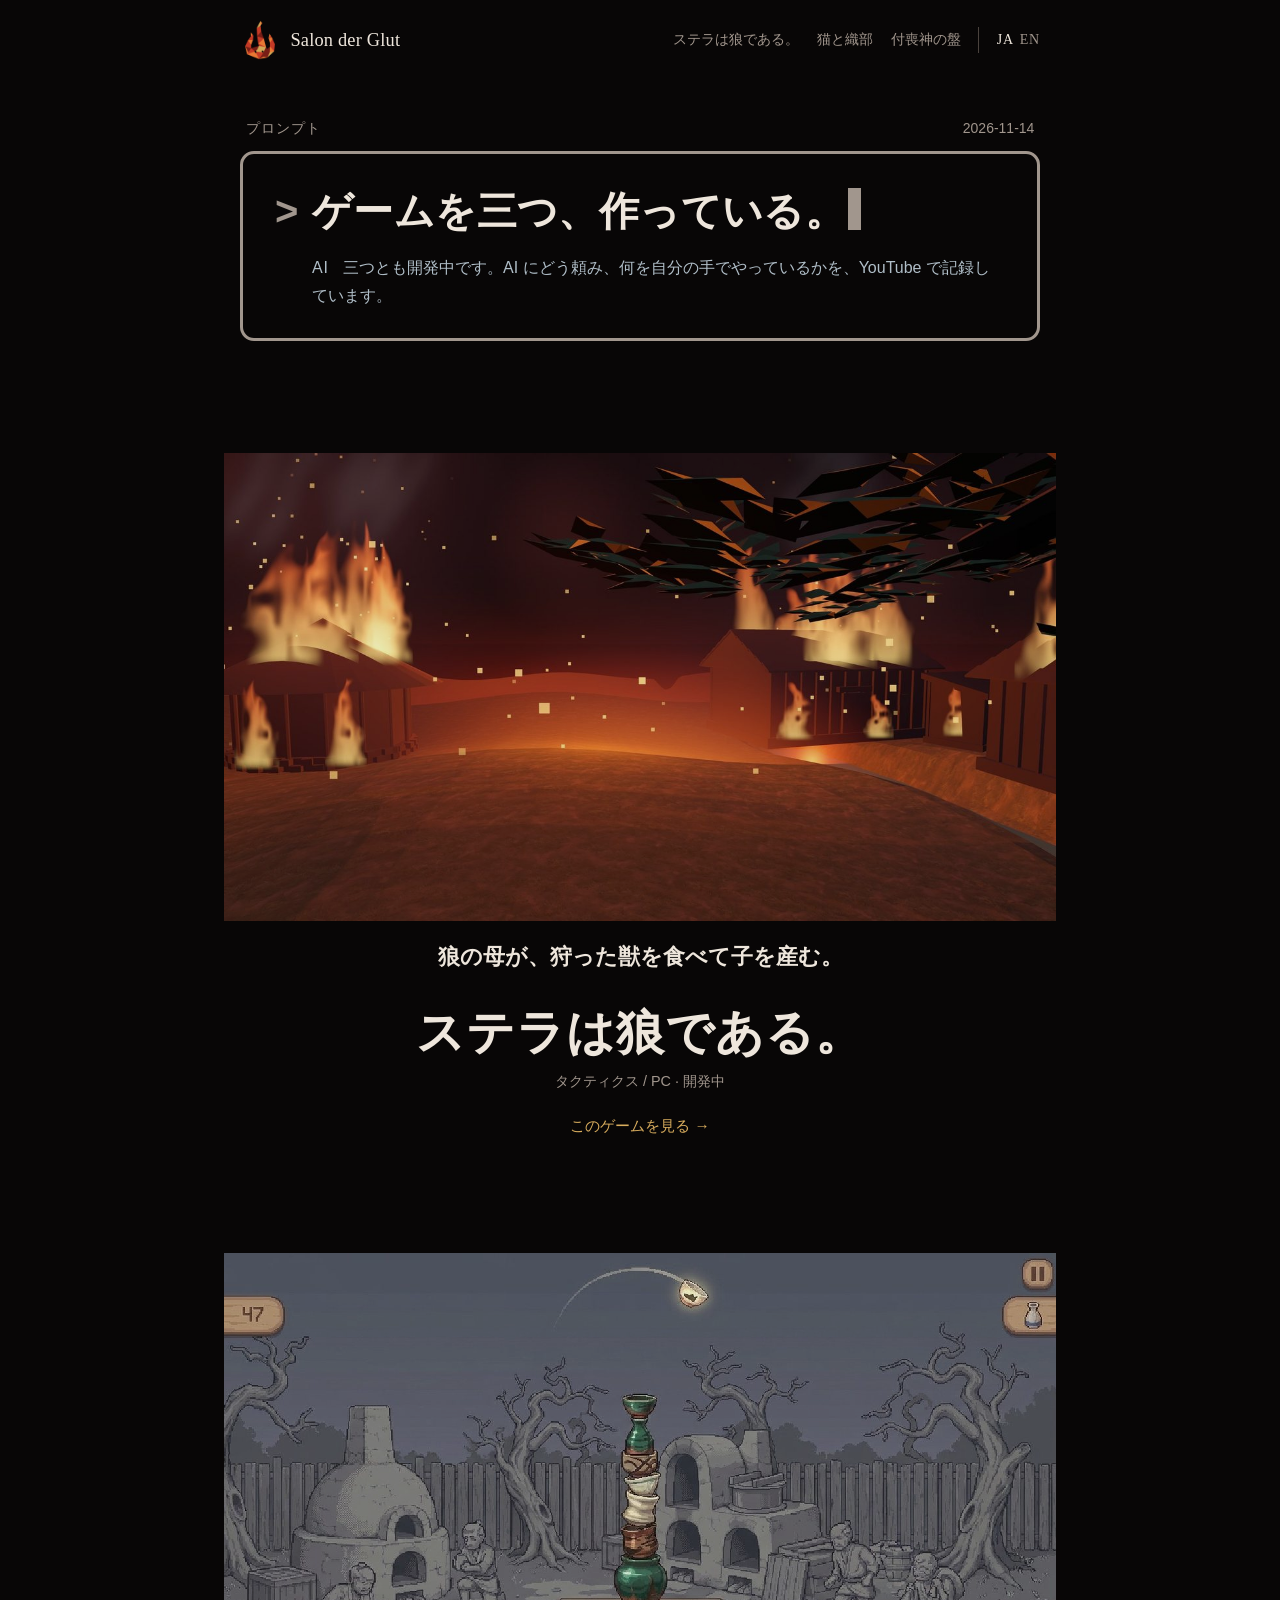
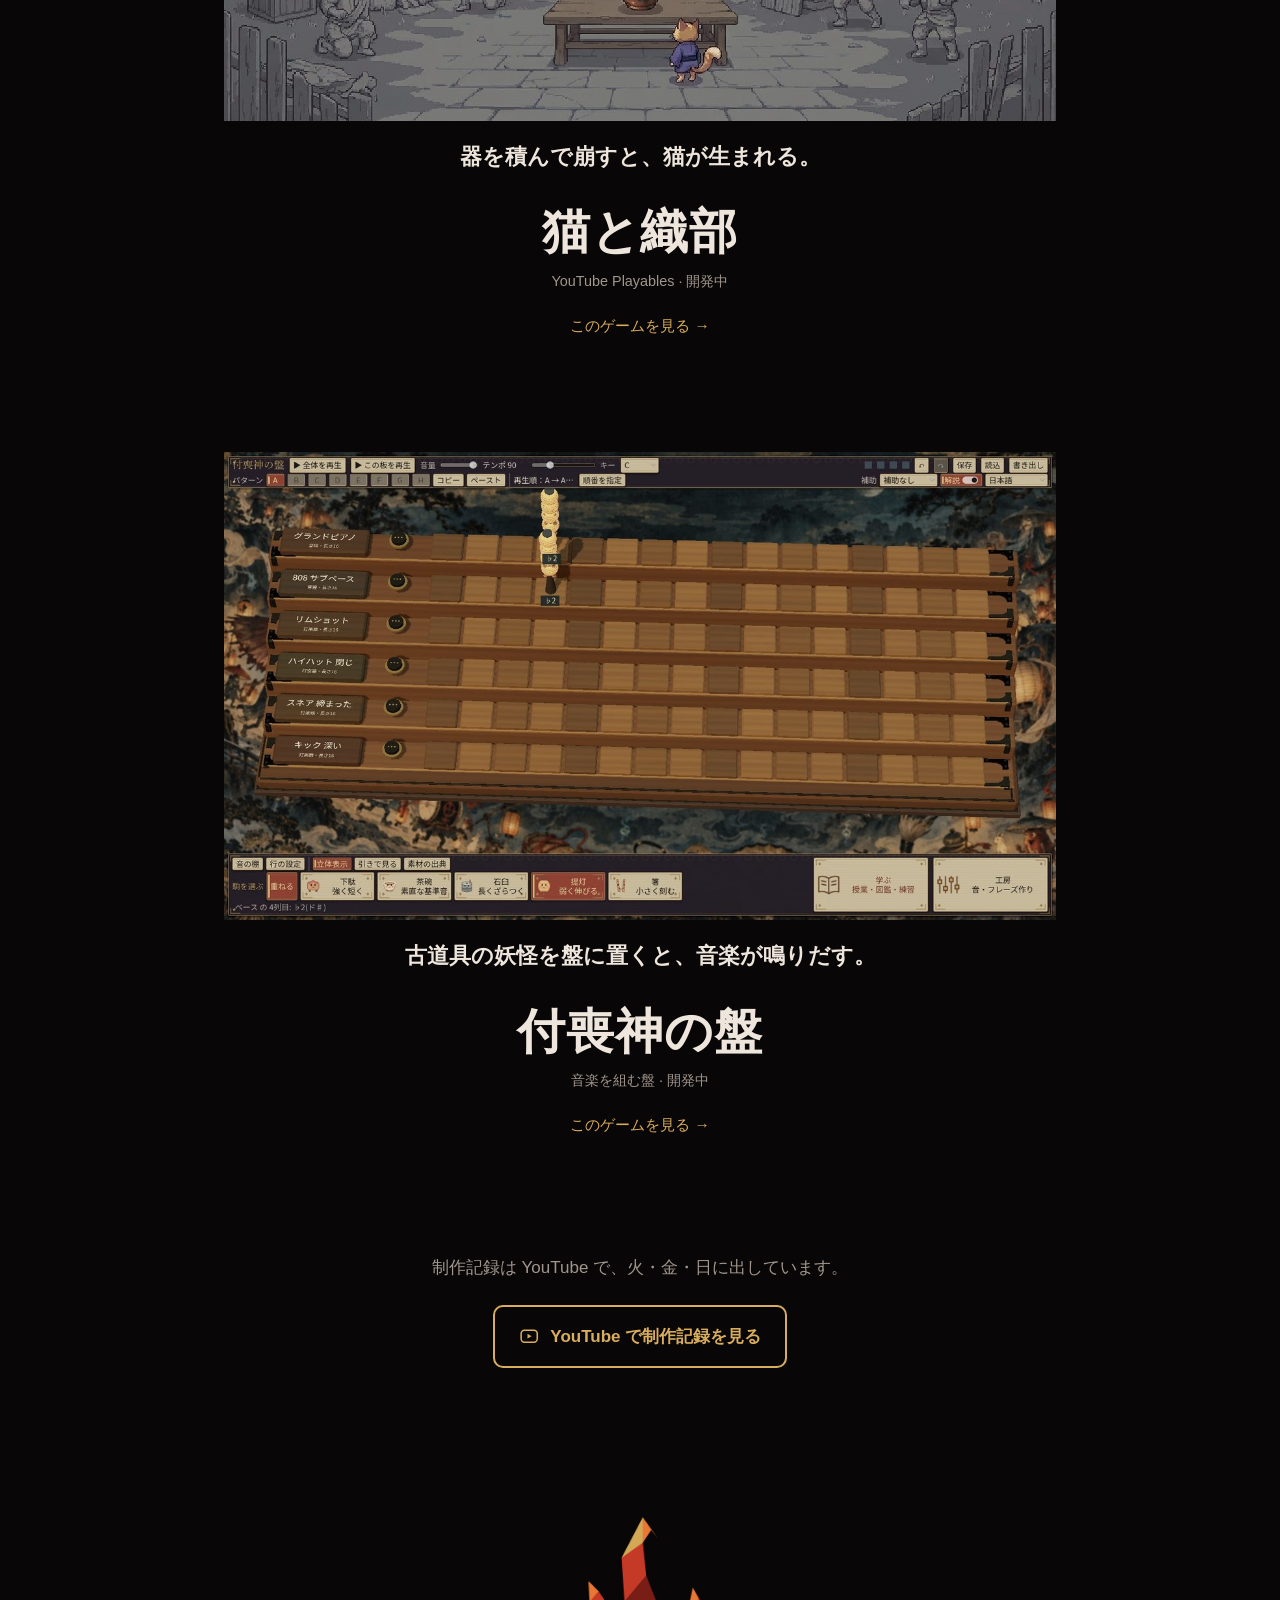
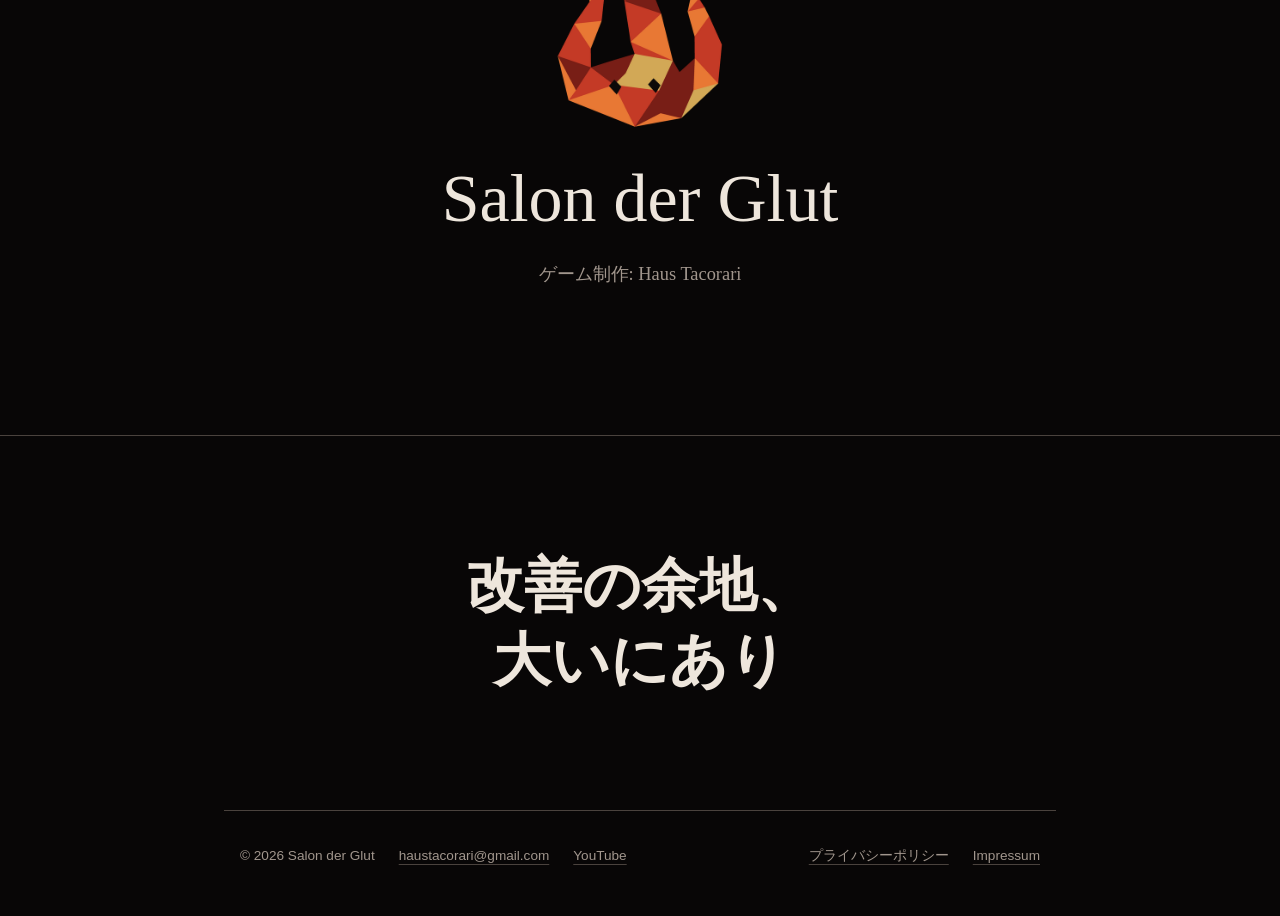
==== commit ea707f8e: "Credit Haus Tacorari as the game maker Salon der Glut stays the site name and logo. Game title cards" ====
--- a/index.html
+++ b/index.html
@@ -33,7 +33,7 @@
 <article class="episode pixel"><a href="oribe/"><figure class="shot"><img src="images/web/oribe_03_stack.jpg" width="1280" height="714" alt="棚に器を積む。崩れ方から猫が生まれる" loading="lazy" decoding="async"><figcaption>器を積んで崩すと、猫が生まれる。</figcaption></figure><h2 class="episode__title">猫と織部</h2><p class="episode__where">YouTube Playables · 開発中</p><span class="episode__go">このゲームを見る &rarr;</span></a></article>
 <article class="episode"><a href="tsukumogami/"><figure class="shot"><img src="images/web/tsukumogami_02_melody.jpg" width="1280" height="720" alt="旋律の行。音の高さが駒の浮く高さになる" loading="lazy" decoding="async"><figcaption>古道具の妖怪を盤に置くと、音楽が鳴りだす。</figcaption></figure><h2 class="episode__title">付喪神の盤</h2><p class="episode__where">音楽を組む盤 · 開発中</p><span class="episode__go">このゲームを見る &rarr;</span></a></article>
 <section class="channel"><p>制作記録は YouTube で、火・金・日に出しています。</p><a class="button" href="https://www.youtube.com/channel/UCJVWJr2p7W69XMKOHQjBb0g"><svg viewBox="0 0 24 24" aria-hidden="true" fill="none" stroke="currentColor" stroke-width="1.8"><rect x="2.5" y="5" width="19" height="14" rx="4"/><path d="M10 9.2v5.6l4.8-2.8z" fill="currentColor" stroke="none"/></svg>YouTube で制作記録を見る</a></section>
-<section class="titlecard" aria-label="Salon der Glut"><img class="titlecard__mark" src="assets/mark-512.png" width="512" height="512" alt=""><p class="titlecard__name" lang="de">Salon der Glut</p><p class="titlecard__studio">ゲームを作るスタジオ</p></section>
+<section class="titlecard" aria-label="Salon der Glut"><img class="titlecard__mark" src="assets/mark-512.png" width="512" height="512" alt=""><p class="titlecard__name" lang="de">Salon der Glut</p><p class="titlecard__studio">ゲーム制作: Haus Tacorari</p></section>
 </main>
 <p class="verdict" aria-hidden="true">改善の余地、<br>大いにあり</p>
 <footer>
